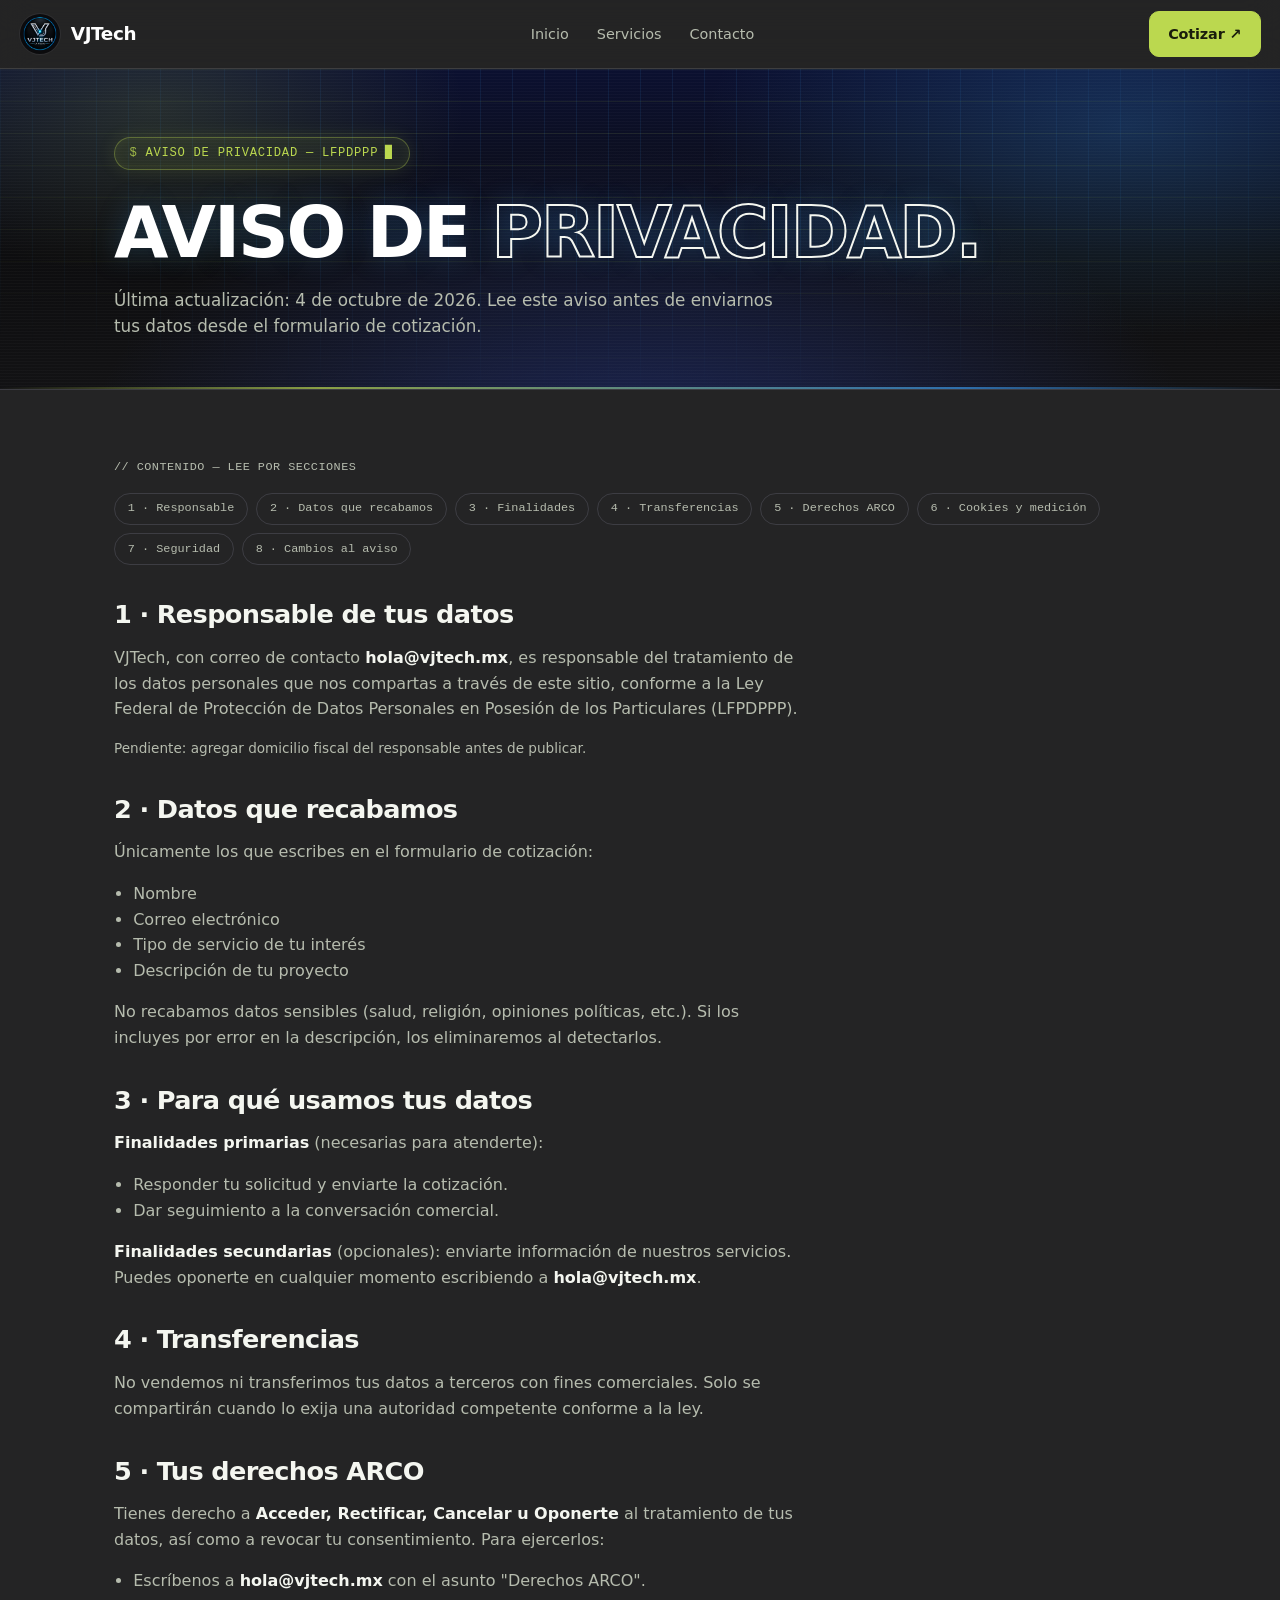
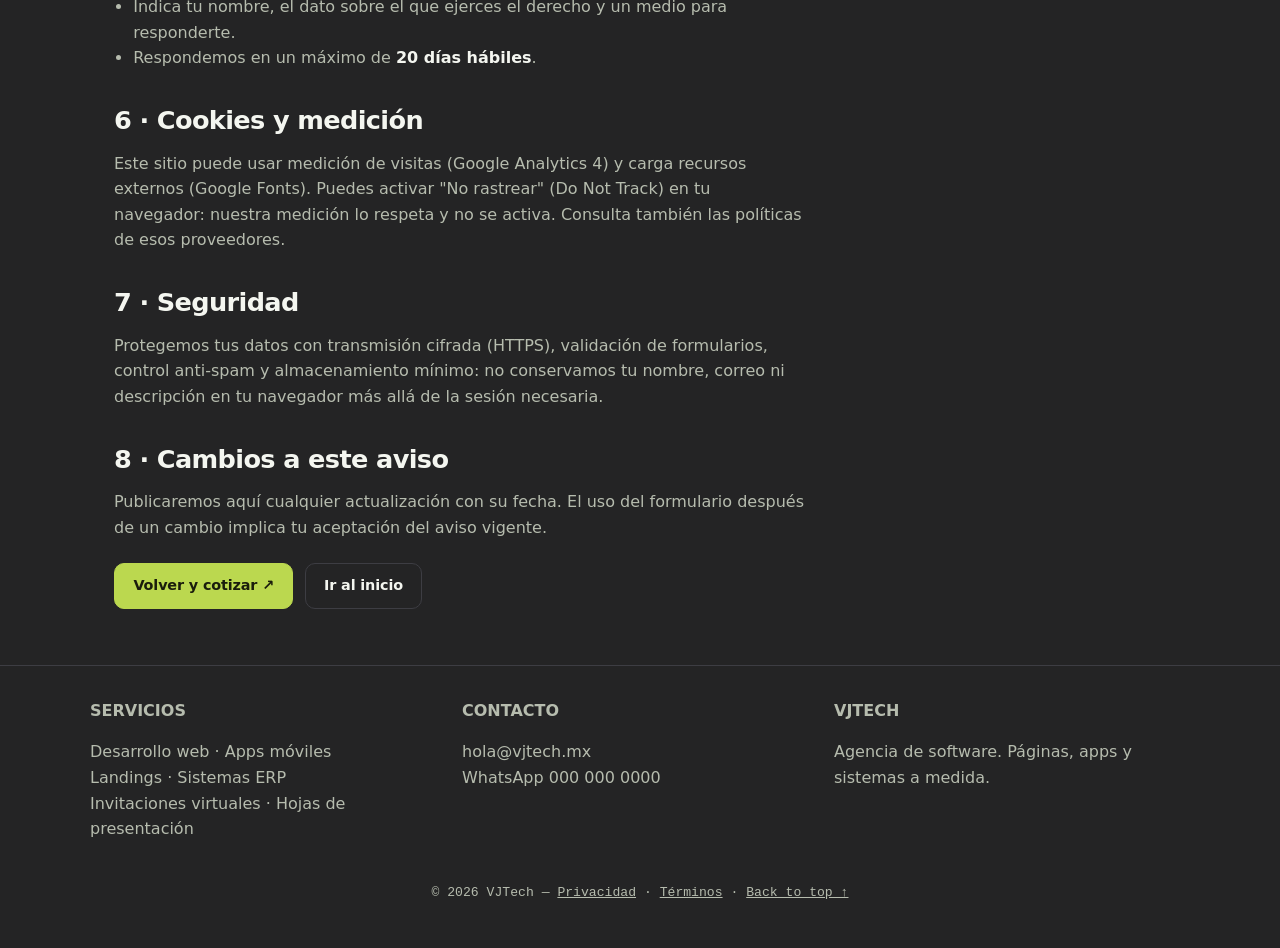
==== privacidad.html @ 3f9f31a5 "Version inicial" ====
<!DOCTYPE html>
<html lang="es">
<head>
  <meta charset="UTF-8" />
  <meta name="viewport" content="width=device-width, initial-scale=1.0" />
  <title>Aviso de Privacidad — VJTech</title>
  <meta name="description" content="Aviso de privacidad de VJTech: qué datos recabamos del formulario de cotización, para qué los usamos y cómo ejercer tus derechos ARCO." />
  <link rel="canonical" href="https://vjtech.mx/privacidad.html" />
  <meta name="referrer" content="strict-origin-when-cross-origin" />
  <meta name="robots" content="noindex, follow" />
  <!-- CSP temporal vía meta (mover a headers nginx al desplegar en EC2) -->
  <meta http-equiv="Content-Security-Policy" content="default-src 'self'; script-src 'self'; style-src 'self' https://fonts.googleapis.com; font-src 'self' https://fonts.gstatic.com; img-src 'self' data:; connect-src 'self' https:; form-action 'self'; base-uri 'self'; frame-ancestors 'none'; object-src 'none'" />
  <link rel="preconnect" href="https://fonts.googleapis.com" />
  <link rel="preconnect" href="https://fonts.gstatic.com" crossorigin />
  <link href="https://fonts.googleapis.com/css2?family=Plus+Jakarta+Sans:wght@400;500;600;700;800&family=JetBrains+Mono:wght@400;500;600&display=swap" rel="stylesheet" />
  <link rel="stylesheet" href="styles.css" />
  <link rel="icon" type="image/png" href="logo.png" />
</head>
<body id="inicio">
  <header class="nav" id="topNav">
    <a class="brand" href="index.html#inicio" aria-label="VJTech inicio">
      <span class="logo-slot" aria-hidden="true">
        <img src="logo.png" alt="VJTech" width="42" height="42" />
      </span>
      <span class="brand-name">VJTech</span>
    </a>
    <nav class="links" aria-label="Principal">
      <a href="index.html#inicio">Inicio</a>
      <a href="index.html#servicios">Servicios</a>
      <a href="index.html#contacto">Contacto</a>
    </nav>
    <div class="actions">
      <a class="btn primary" href="index.html#contacto">Cotizar ↗</a>
    </div>
    <button class="menu" id="menuBtn" aria-label="Abrir menú" aria-expanded="false">☰</button>
  </header>
  <div class="mobile" id="mobileMenu">
    <a href="index.html#inicio">Inicio</a>
    <a href="index.html#servicios">Servicios</a>
    <a href="index.html#contacto" class="btn primary">Cotizar ↗</a>
  </div>

  <main>
    <section class="hero hero-compact">
      <div class="hero-bg" aria-hidden="true"></div>
      <div class="hero-inner">
        <p class="kicker">AVISO DE PRIVACIDAD — LFPDPPP</p>
        <h1>AVISO DE <em>PRIVACIDAD.</em></h1>
        <p class="sub">Última actualización: 4 de octubre de 2026. Lee este aviso antes de enviarnos tus datos desde el formulario de cotización.</p>
      </div>
    </section>

    <section class="section legal">
      <p class="label">CONTENIDO — LEE POR SECCIONES</p>
      <nav class="toc" aria-label="Contenido del aviso">
        <a href="#responsable">1 · Responsable</a>
        <a href="#datos">2 · Datos que recabamos</a>
        <a href="#finalidades">3 · Finalidades</a>
        <a href="#transferencias">4 · Transferencias</a>
        <a href="#arco">5 · Derechos ARCO</a>
        <a href="#cookies">6 · Cookies y medición</a>
        <a href="#seguridad">7 · Seguridad</a>
        <a href="#cambios">8 · Cambios al aviso</a>
      </nav>

      <article class="legal-body">
        <h2 id="responsable">1 · Responsable de tus datos</h2>
        <p>VJTech, con correo de contacto <strong>hola@vjtech.mx</strong>, es responsable del tratamiento de los datos personales que nos compartas a través de este sitio, conforme a la Ley Federal de Protección de Datos Personales en Posesión de los Particulares (LFPDPPP).</p>
        <p class="muted small">Pendiente: agregar domicilio fiscal del responsable antes de publicar.</p>

        <h2 id="datos">2 · Datos que recabamos</h2>
        <p>Únicamente los que escribes en el formulario de cotización:</p>
        <ul>
          <li>Nombre</li>
          <li>Correo electrónico</li>
          <li>Tipo de servicio de tu interés</li>
          <li>Descripción de tu proyecto</li>
        </ul>
        <p>No recabamos datos sensibles (salud, religión, opiniones políticas, etc.). Si los incluyes por error en la descripción, los eliminaremos al detectarlos.</p>

        <h2 id="finalidades">3 · Para qué usamos tus datos</h2>
        <p><strong>Finalidades primarias</strong> (necesarias para atenderte):</p>
        <ul>
          <li>Responder tu solicitud y enviarte la cotización.</li>
          <li>Dar seguimiento a la conversación comercial.</li>
        </ul>
        <p><strong>Finalidades secundarias</strong> (opcionales): enviarte información de nuestros servicios. Puedes oponerte en cualquier momento escribiendo a <strong>hola@vjtech.mx</strong>.</p>

        <h2 id="transferencias">4 · Transferencias</h2>
        <p>No vendemos ni transferimos tus datos a terceros con fines comerciales. Solo se compartirán cuando lo exija una autoridad competente conforme a la ley.</p>

        <h2 id="arco">5 · Tus derechos ARCO</h2>
        <p>Tienes derecho a <strong>Acceder, Rectificar, Cancelar u Oponerte</strong> al tratamiento de tus datos, así como a revocar tu consentimiento. Para ejercerlos:</p>
        <ul>
          <li>Escríbenos a <strong>hola@vjtech.mx</strong> con el asunto "Derechos ARCO".</li>
          <li>Indica tu nombre, el dato sobre el que ejerces el derecho y un medio para responderte.</li>
          <li>Respondemos en un máximo de <strong>20 días hábiles</strong>.</li>
        </ul>

        <h2 id="cookies">6 · Cookies y medición</h2>
        <p>Este sitio puede usar medición de visitas (Google Analytics 4) y carga recursos externos (Google Fonts). Puedes activar "No rastrear" (Do Not Track) en tu navegador: nuestra medición lo respeta y no se activa. Consulta también las políticas de esos proveedores.</p>

        <h2 id="seguridad">7 · Seguridad</h2>
        <p>Protegemos tus datos con transmisión cifrada (HTTPS), validación de formularios, control anti-spam y almacenamiento mínimo: no conservamos tu nombre, correo ni descripción en tu navegador más allá de la sesión necesaria.</p>

        <h2 id="cambios">8 · Cambios a este aviso</h2>
        <p>Publicaremos aquí cualquier actualización con su fecha. El uso del formulario después de un cambio implica tu aceptación del aviso vigente.</p>
      </article>

      <div class="cta">
        <a href="index.html#contacto" class="btn primary">Volver y cotizar ↗</a>
        <a href="index.html#inicio" class="btn ghost">Ir al inicio</a>
      </div>
    </section>
  </main>

  <footer>
    <div class="fgrid">
      <div><strong>SERVICIOS</strong><p>Desarrollo web · Apps móviles<br />Landings · Sistemas ERP<br />Invitaciones virtuales · Hojas de presentación</p></div>
      <div><strong>CONTACTO</strong><p>hola@vjtech.mx<br />WhatsApp 000 000 0000</p></div>
      <div><strong>VJTECH</strong><p>Agencia de software. Páginas, apps y sistemas a medida.</p></div>
    </div>
    <p class="copy">© 2026 VJTech — <a href="privacidad.html">Privacidad</a> · <a href="terminos.html">Términos</a> · <a href="index.html#inicio">Back to top ↑</a></p>
  </footer>

  <script src="legal.js" defer></script>
</body>
</html>
---- styles.css ----
/* ui-ux-pro-max: Pattern Hero+Features+CTA | Style Glassmorphism dark-adapted + Minimalism | Typo Plus Jakarta Sans + JetBrains Mono accent | Palette #242425 #BBD84F #3993E1 #213282 | Brand VJTech */
/* Nota: fuentes vía <link> en index.html (sin @import para evitar petición duplicada) */
*{box-sizing:border-box}html{scroll-behavior:smooth;scroll-padding-top:84px}
:root{
  --bg:#242425; --panel:#2b2b2e; --card:#2e2e33; --line:#3d3d43;
  --txt:#f4f6f0; --mut:#b6bcae;
  --lime:#bbd84f; --lime-ink:#1a1d0c;
  --blue:#3993e1; --deep:#213282;
  --mono:'JetBrains Mono',ui-monospace,Menlo,monospace;
  --sans:'Plus Jakarta Sans',system-ui,-apple-system,Segoe UI,Roboto,Arial,sans-serif;
  --radius:14px;
}
body{margin:0;background:var(--bg);color:var(--txt);font-family:var(--sans);line-height:1.6;-webkit-font-smoothing:antialiased}
a{color:inherit}.muted{color:var(--mut)}.small{font-size:.85rem}
:focus-visible{outline:3px solid var(--blue);outline-offset:2px;border-radius:6px}
.nav{position:sticky;top:0;z-index:30;display:flex;align-items:center;gap:1rem;justify-content:space-between;padding:.7rem 1.2rem;background:rgba(36,36,37,.72);backdrop-filter:blur(16px);-webkit-backdrop-filter:blur(16px);border-bottom:1px solid rgba(255,255,255,.12)}
.brand{display:flex;align-items:center;gap:.6rem;text-decoration:none}
.logo-slot{width:42px;height:42px;border-radius:50%;border:1px solid rgba(255,255,255,.15);background:#0b0b0d;display:flex;align-items:center;justify-content:center;overflow:hidden;flex-shrink:0}
.logo-slot img{width:100%;height:100%;object-fit:cover;display:block}
.logo-ph{font-family:var(--sans);font-weight:800;font-size:.85rem;color:var(--lime);letter-spacing:.02em}
.brand-name{font-family:var(--sans);font-weight:800;font-size:1.15rem;letter-spacing:-.02em;color:#fff}
.links{display:flex;gap:.25rem}.links a{position:relative;text-decoration:none;color:var(--mut);font-size:.9rem;font-weight:500;padding:.5rem .75rem;border-radius:8px;transition:color 200ms ease,background 200ms ease}
.links a:hover{color:#fff;background:rgba(255,255,255,.06)}
.links a.active{color:var(--lime-ink);background:var(--lime);font-weight:700}
.links a.active::after{content:"";position:absolute;left:8px;right:8px;bottom:4px;height:2px;background:var(--lime-ink);border-radius:2px;opacity:.5}
.links a.click-flash{animation:flash 350ms ease}
@keyframes flash{0%{transform:scale(.96);background:var(--blue);color:#fff}100%{transform:scale(1)}}
.btn{display:inline-block;padding:.65rem 1.15rem;border-radius:10px;text-decoration:none;font-weight:700;border:1px solid var(--line);cursor:pointer;background:transparent;color:var(--txt);font-family:var(--sans);font-size:.9rem;letter-spacing:-.01em;transition:transform 200ms ease,filter 200ms ease,border-color 200ms ease}
.btn.primary{background:var(--lime);color:var(--lime-ink);border-color:var(--lime)}
.btn.primary:hover{filter:brightness(1.07);transform:translateY(-1px)}
.btn.primary:active{transform:translateY(1px) scale(.98)}
.btn.ghost:hover{border-color:var(--lime)}
.menu{display:none;background:none;border:1px solid var(--line);border-radius:10px;color:#fff;padding:.4rem .7rem;cursor:pointer}
.mobile{display:none;flex-direction:column;gap:.4rem;padding:.8rem;background:rgba(29,29,32,.97);backdrop-filter:blur(16px);border-bottom:1px solid var(--line);position:sticky;top:57px;z-index:29}
.mobile.open{display:flex}
.mobile a{text-decoration:none;font-weight:600;padding:.7rem;border-radius:8px;color:var(--txt)}
.mobile a.active{background:var(--lime);color:var(--lime-ink);font-weight:700}
.hero{position:relative;overflow:hidden;padding:5rem 0 3rem;text-align:left;background:#0d0d0f;border-bottom:1px solid var(--line)}
.hero::after{content:"";position:absolute;left:0;right:0;bottom:0;height:2px;background:linear-gradient(90deg,transparent,var(--lime) 25%,var(--blue) 75%,transparent);opacity:.7;z-index:2;pointer-events:none}
.hero-inner{position:relative;z-index:1;max-width:1100px;margin:0 auto;padding:0 1.5rem;width:100%}
.hero-bg{position:absolute;inset:0;background:radial-gradient(520px 280px at 12% 12%,rgba(187,216,79,.15),transparent 60%),radial-gradient(680px 340px at 88% 18%,rgba(57,147,225,.24),transparent 62%),radial-gradient(900px 520px at 50% 125%,rgba(33,50,130,.6),transparent 62%),linear-gradient(180deg,#0b1030 0%,#0d0d0f 58%,#121214 100%);z-index:0}
.hero-bg::before{content:"";position:absolute;inset:0;background:repeating-linear-gradient(0deg,rgba(255,255,255,.05) 0 1px,transparent 1px 3px);opacity:.45;pointer-events:none}
.hero-bg::after{content:"";position:absolute;inset:0;background-image:linear-gradient(rgba(187,216,79,.09) 1px,transparent 1px),linear-gradient(90deg,rgba(57,147,225,.11) 1px,transparent 1px);background-size:32px 32px;mask-image:radial-gradient(75% 75% at 50% 28%,#000 35%,transparent 100%);-webkit-mask-image:radial-gradient(75% 75% at 50% 28%,#000 35%,transparent 100%);pointer-events:none}
.kicker{display:inline-block;font-family:var(--mono);color:var(--lime);font-size:.76rem;font-weight:500;letter-spacing:.06em;background:rgba(187,216,79,.08);border:1px solid rgba(187,216,79,.35);border-radius:999px;padding:.35rem .9rem;box-shadow:0 0 18px rgba(187,216,79,.12),inset 0 0 12px rgba(187,216,79,.06)}.kicker::before{content:"$ ";opacity:.8}.kicker::after{content:"▊";margin-left:.45rem;color:var(--lime);animation:caretBlink 1.2s steps(1) infinite}
@keyframes caretBlink{0%,55%{opacity:1}56%,100%{opacity:0}}
.hero h1{font-family:var(--sans);font-weight:800;font-size:clamp(2.4rem,6vw,4.4rem);line-height:1.04;margin:.9rem 0 .6rem;letter-spacing:-.03em;color:#fff;text-shadow:0 0 28px rgba(57,147,225,.25)}
.hero h1 em{font-style:normal;color:transparent;-webkit-text-stroke:2px var(--txt)}
.sub{color:var(--mut);max-width:62ch;font-size:1.05rem}
.cta{display:flex;gap:.7rem;flex-wrap:wrap;margin-top:1.4rem}
.hero-cards{display:flex;gap:.8rem;margin-top:2rem;flex-wrap:wrap}
.hcard{background:rgba(46,46,51,.8);backdrop-filter:blur(12px);border:1px solid rgba(255,255,255,.12);border-radius:var(--radius);padding:.9rem 1.2rem;min-width:160px;border-left:3px solid var(--lime)}
.hcard:nth-child(2){border-left-color:var(--blue)}.hcard:nth-child(3){border-left-color:#fff}
.hcard strong{font-family:var(--sans);font-weight:800;font-size:1.25rem;display:block;color:var(--lime);letter-spacing:-.02em}.hcard span{color:var(--mut);font-size:.85rem}
.stack-bar{display:flex;gap:.5rem;flex-wrap:wrap;margin-top:1.2rem}
.stack-bar span{font-family:var(--mono);font-size:.72rem;border:1px solid var(--line);border-radius:999px;padding:.25rem .7rem;color:var(--mut);background:rgba(255,255,255,.04)}
.marquee{border-top:1px solid var(--line);border-bottom:1px solid var(--line);overflow:hidden;white-space:nowrap;background:#1d1d20}
.track{display:inline-block;padding:.7rem 0;animation:scroll 20s linear infinite;font-weight:600;font-family:var(--mono);color:var(--lime);font-size:.85rem}
@keyframes scroll{to{transform:translateX(-50%)}}
.section{max-width:1100px;margin:0 auto;padding:3.5rem 1.5rem}
.scroll-target{scroll-margin-top:84px}
.section.alt{background:var(--panel);border-top:1px solid var(--line);border-bottom:1px solid var(--line);max-width:none}
.section.alt>*{max-width:1100px;margin-left:auto;margin-right:auto}
.label{font-family:var(--mono);color:var(--mut);font-size:.74rem;font-weight:500;letter-spacing:.04em}.label::before{content:"// "}
h2{font-family:var(--sans);font-weight:800;font-size:clamp(1.7rem,4vw,2.7rem);line-height:1.12;margin:.5rem 0 1rem;letter-spacing:-.025em}
h2 em{color:var(--lime);font-style:normal}
h3{font-family:var(--sans);font-weight:700;font-size:1.05rem;letter-spacing:-.01em}
.grid4{display:grid;grid-template-columns:repeat(4,1fr);gap:1rem}
.grid3{display:grid;grid-template-columns:repeat(3,1fr);gap:1rem}
.svc,.proj,.step{background:#1e1e21;border:1px solid var(--line);border-radius:18px;overflow:hidden;transition:transform 200ms ease,border-color 200ms ease,box-shadow 200ms ease;cursor:pointer}
.svc:hover,.proj:hover{transform:translateY(-3px);border-color:var(--lime);box-shadow:0 8px 30px rgba(187,216,79,.12)}
.svc-top{height:90px;display:flex;align-items:center;padding:0 1rem;font-family:var(--sans);font-weight:800;font-size:1.05rem;letter-spacing:-.01em;color:#141503}
.s1{background:linear-gradient(135deg,#bbd84f,#6a7d1e)}.s2{background:linear-gradient(135deg,#3993e1,#213282);color:#fff}.s3{background:linear-gradient(135deg,#bbd84f,#3993e1)}.s4{background:linear-gradient(135deg,#213282,#0b1030);color:#fff;border-bottom:1px solid var(--line)}.s5{background:linear-gradient(135deg,#7dd3fc,#213282);color:#fff}.s6{background:linear-gradient(135deg,#e2e8f0,#3993e1)}
.s7{background:linear-gradient(135deg,#bbd84f,#3993e1)}.s8{background:linear-gradient(135deg,#f4f6f0,#bbd84f)}
.pad{padding:1rem}.tag{display:inline-block;font-size:.68rem;border:1px solid var(--line);border-radius:6px;padding:.2rem .6rem;color:var(--mut);margin-bottom:.5rem;font-family:var(--mono)}
.pad p{color:var(--mut);font-size:.92rem}
.pad ul{margin:.5rem 0;padding-left:1.1rem;color:var(--mut);font-size:.88rem}
.filters{display:flex;gap:.5rem;margin:1rem 0;flex-wrap:wrap}
.chip{background:transparent;border:1px solid var(--line);color:var(--txt);border-radius:8px;padding:.45rem .9rem;cursor:pointer;font-family:var(--sans);font-weight:600;transition:background 200ms ease}
.chip.active{background:var(--lime);color:var(--lime-ink);border-color:var(--lime);font-weight:700}
.agenda{display:grid;grid-template-columns:repeat(3,1fr);gap:1rem}
.proj{padding:1rem}.proj h4{margin:.2rem 0;font-family:var(--sans);font-weight:700}.proj .meta{font-family:var(--mono);font-size:.74rem;color:var(--blue)}
.step{padding:1.2rem}.step strong{font-family:var(--sans);font-weight:800;color:var(--lime);font-size:1.4rem}
.price{background:#1e1e21;border:1px solid var(--line);border-radius:18px;padding:1.5rem}
.price.hot{border-color:var(--lime);box-shadow:0 0 0 1px var(--lime)}.price .p{font-size:2rem;font-weight:800;color:var(--lime);font-family:var(--sans);letter-spacing:-.02em}
.price ul{color:var(--mut);padding-left:1.1rem}
.booking{display:grid;grid-template-columns:1fr 1fr 1fr;gap:1rem}
.days,.classes,#quoteForm{background:#1e1e21;border:1px solid var(--line);border-radius:16px;padding:1rem}
.days button{display:block;width:100%;text-align:left;background:transparent;border:0;color:var(--txt);padding:.6rem;border-radius:8px;cursor:pointer;font-family:var(--sans);font-weight:600;font-size:.9rem;transition:background 200ms ease}
.days button:hover{background:rgba(255,255,255,.06)}
.days button.active{background:var(--lime);color:var(--lime-ink);font-weight:700}
#quoteForm input,#quoteForm select,#quoteForm textarea{width:100%;margin:.4rem 0;padding:.7rem;border-radius:8px;border:1px solid var(--line);background:#141416;color:#fff;font-family:var(--sans)}
section:target{animation:targetGlow 1.2s ease}
@keyframes targetGlow{0%{box-shadow:inset 0 0 0 2px var(--blue)}100%{box-shadow:none}}
.community{text-align:center;border-top:1px solid var(--line)}
.faq details{background:#1e1e21;border:1px solid var(--line);border-radius:12px;padding:.9rem 1rem;margin:.6rem 0}
footer{border-top:1px solid var(--line);padding:2rem 1.5rem;color:var(--mut)}
.fgrid{display:grid;grid-template-columns:1fr 1fr 1fr;gap:1rem;max-width:1100px;margin:0 auto}
.copy{text-align:center;margin-top:1.5rem;font-size:.82rem;font-family:var(--mono)}
@media(max-width:900px){.links,.actions{display:none}.menu{display:block}.grid4,.grid3,.agenda,.booking,.fgrid{grid-template-columns:1fr}.hero{padding:3.5rem 0 2rem}.hero-inner{padding:0 1.2rem}}
@media(prefers-reduced-motion:reduce){html{scroll-behavior:auto}.track{animation:none}*{transition:none!important;animation:none!important}}
/* Utilidades no visuales (seguridad/accesibilidad): no alteran el diseño */
.sr-only{position:absolute;width:1px;height:1px;padding:0;margin:-1px;overflow:hidden;clip:rect(0,0,0,0);white-space:nowrap;border:0}
.hp-wrap{position:absolute!important;left:-9999px;top:auto;width:1px;height:1px;overflow:hidden}
/* Página legal: reutiliza tokens del sitio; solo ritmo de lectura */
.hero-compact{padding:3.5rem 0 2rem}
.legal-body{max-width:68ch}
.legal-body h2{font-size:clamp(1.2rem,2.5vw,1.6rem);margin-top:2.2rem;scroll-margin-top:84px}
.legal-body p,.legal-body li{color:var(--mut)}
.legal-body strong{color:var(--txt)}
.legal-body ul{padding-left:1.2rem}
.toc{display:flex;gap:.5rem;flex-wrap:wrap;margin:1rem 0 2rem}
.toc a{font-family:var(--mono);font-size:.74rem;border:1px solid var(--line);border-radius:999px;padding:.35rem .8rem;color:var(--mut);text-decoration:none}
.toc a:hover{border-color:var(--lime);color:var(--txt)}
/* Casos de éxito: misma tarjeta del sitio + slot reservado para logos */
.case{background:#1e1e21;border:1px solid var(--line);border-radius:18px;overflow:hidden;transition:transform 200ms ease,border-color 200ms ease,box-shadow 200ms ease}
.case:hover{transform:translateY(-3px);border-color:var(--lime);box-shadow:0 8px 30px rgba(187,216,79,.12)}
.case-logo{height:110px;display:flex;align-items:center;justify-content:center;background:#141416;border-bottom:1px dashed var(--line);color:var(--mut);font-family:var(--mono);font-size:.7rem;letter-spacing:.1em;text-align:center;padding:0 1rem}
.case-logo img{max-height:72px;max-width:70%;object-fit:contain;display:block}
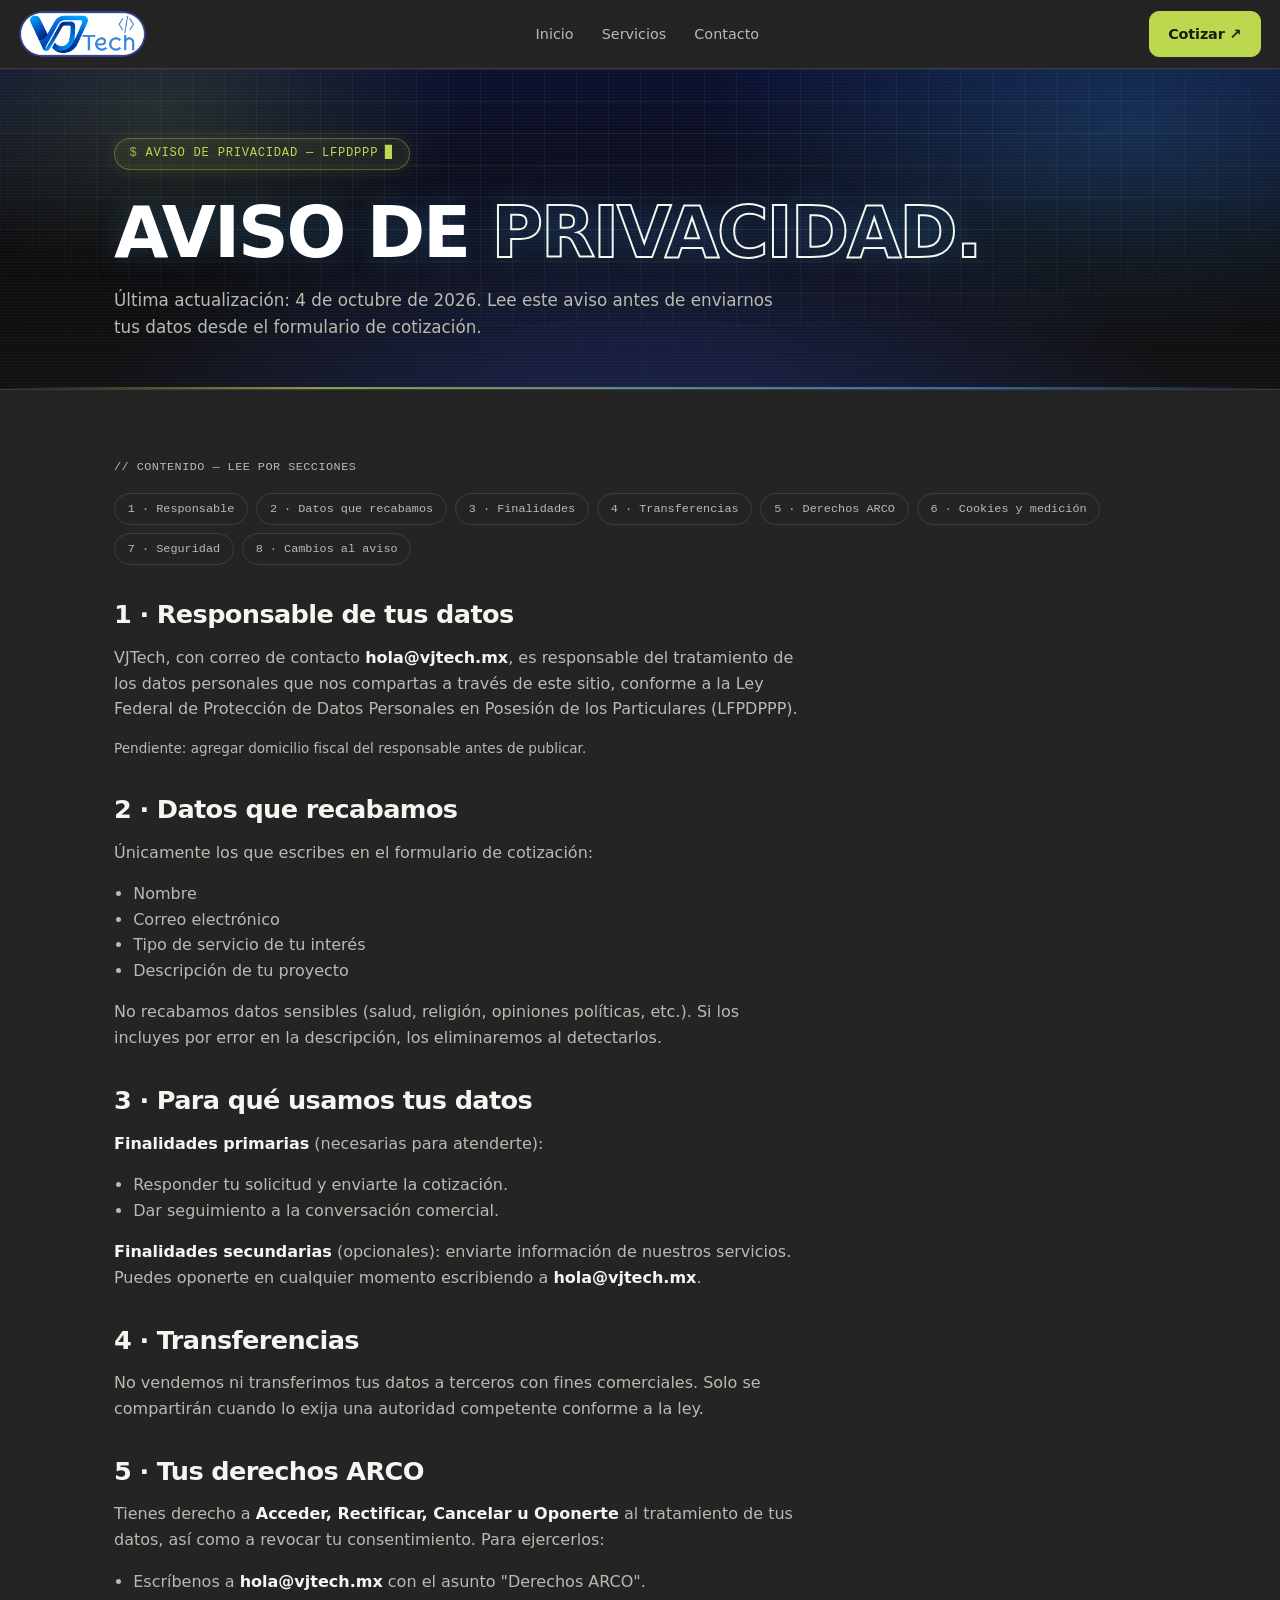
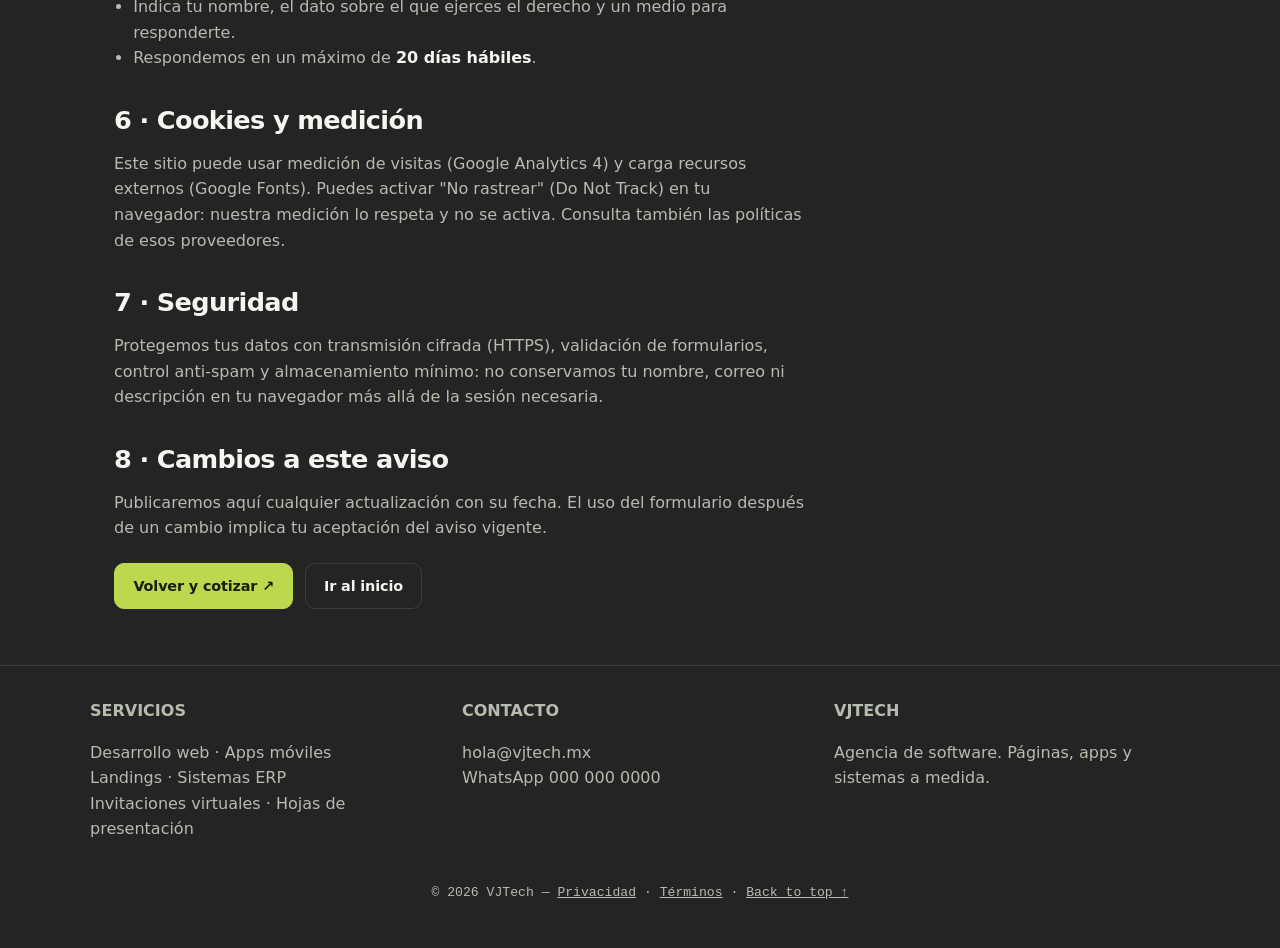
==== commit bdf1b671: "Ajsute logo" ====
--- a/privacidad.html
+++ b/privacidad.html
@@ -20,9 +20,8 @@
   <header class="nav" id="topNav">
     <a class="brand" href="index.html#inicio" aria-label="VJTech inicio">
       <span class="logo-slot" aria-hidden="true">
-        <img src="logo.png" alt="VJTech" width="42" height="42" />
+        <img src="logo.png" alt="VJTech" width="150" height="54" />
       </span>
-      <span class="brand-name">VJTech</span>
     </a>
     <nav class="links" aria-label="Principal">
       <a href="index.html#inicio">Inicio</a>
--- a/styles.css
+++ b/styles.css
@@ -14,11 +14,10 @@
 a{color:inherit}.muted{color:var(--mut)}.small{font-size:.85rem}
 :focus-visible{outline:3px solid var(--blue);outline-offset:2px;border-radius:6px}
 .nav{position:sticky;top:0;z-index:30;display:flex;align-items:center;gap:1rem;justify-content:space-between;padding:.7rem 1.2rem;background:rgba(36,36,37,.72);backdrop-filter:blur(16px);-webkit-backdrop-filter:blur(16px);border-bottom:1px solid rgba(255,255,255,.12)}
-.brand{display:flex;align-items:center;gap:.6rem;text-decoration:none}
-.logo-slot{width:42px;height:42px;border-radius:50%;border:1px solid rgba(255,255,255,.15);background:#0b0b0d;display:flex;align-items:center;justify-content:center;overflow:hidden;flex-shrink:0}
-.logo-slot img{width:100%;height:100%;object-fit:cover;display:block}
+.brand{display:flex;align-items:center;gap:0;text-decoration:none}
+.logo-slot{height:46px;display:flex;align-items:center;justify-content:center;overflow:hidden;flex-shrink:0;background:transparent;border:0;border-radius:999px}
+.logo-slot img{height:100%;width:auto;max-width:190px;object-fit:contain;display:block;border-radius:999px}
 .logo-ph{font-family:var(--sans);font-weight:800;font-size:.85rem;color:var(--lime);letter-spacing:.02em}
-.brand-name{font-family:var(--sans);font-weight:800;font-size:1.15rem;letter-spacing:-.02em;color:#fff}
 .links{display:flex;gap:.25rem}.links a{position:relative;text-decoration:none;color:var(--mut);font-size:.9rem;font-weight:500;padding:.5rem .75rem;border-radius:8px;transition:color 200ms ease,background 200ms ease}
 .links a:hover{color:#fff;background:rgba(255,255,255,.06)}
 .links a.active{color:var(--lime-ink);background:var(--lime);font-weight:700}
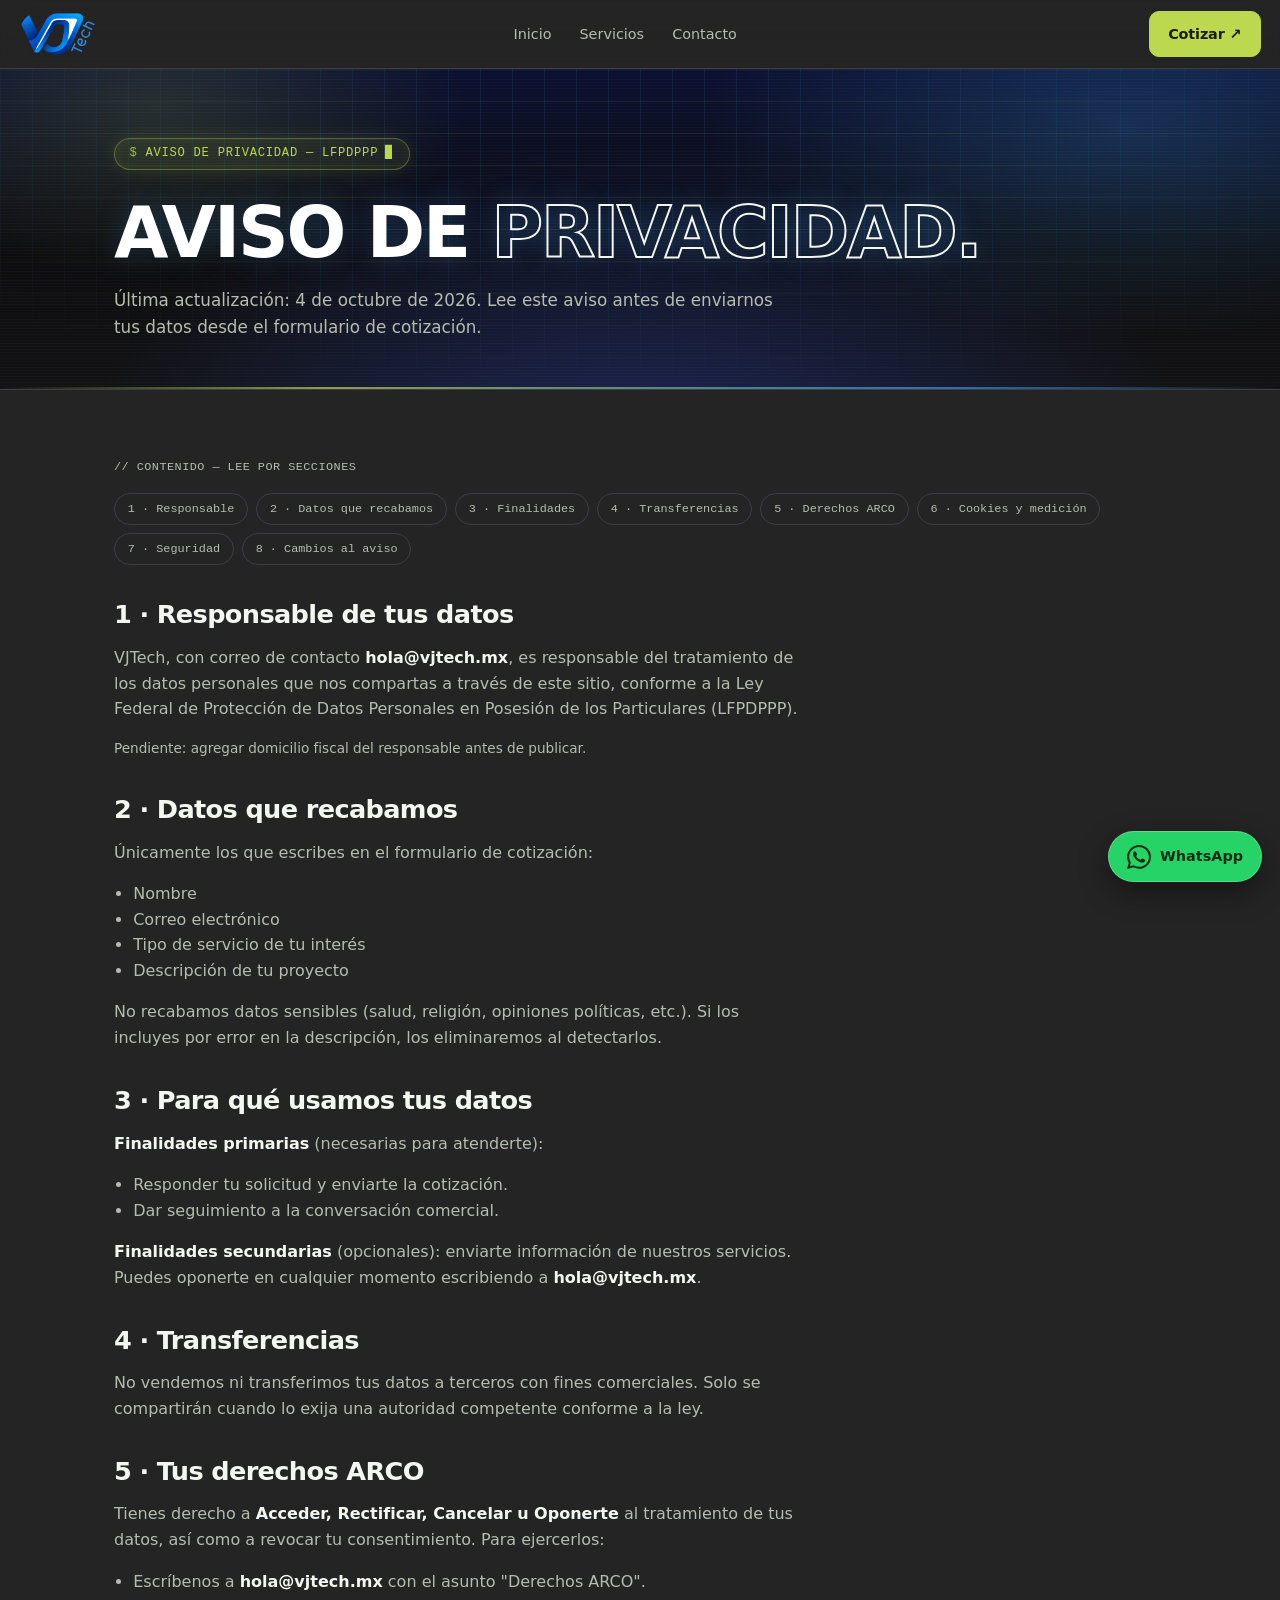
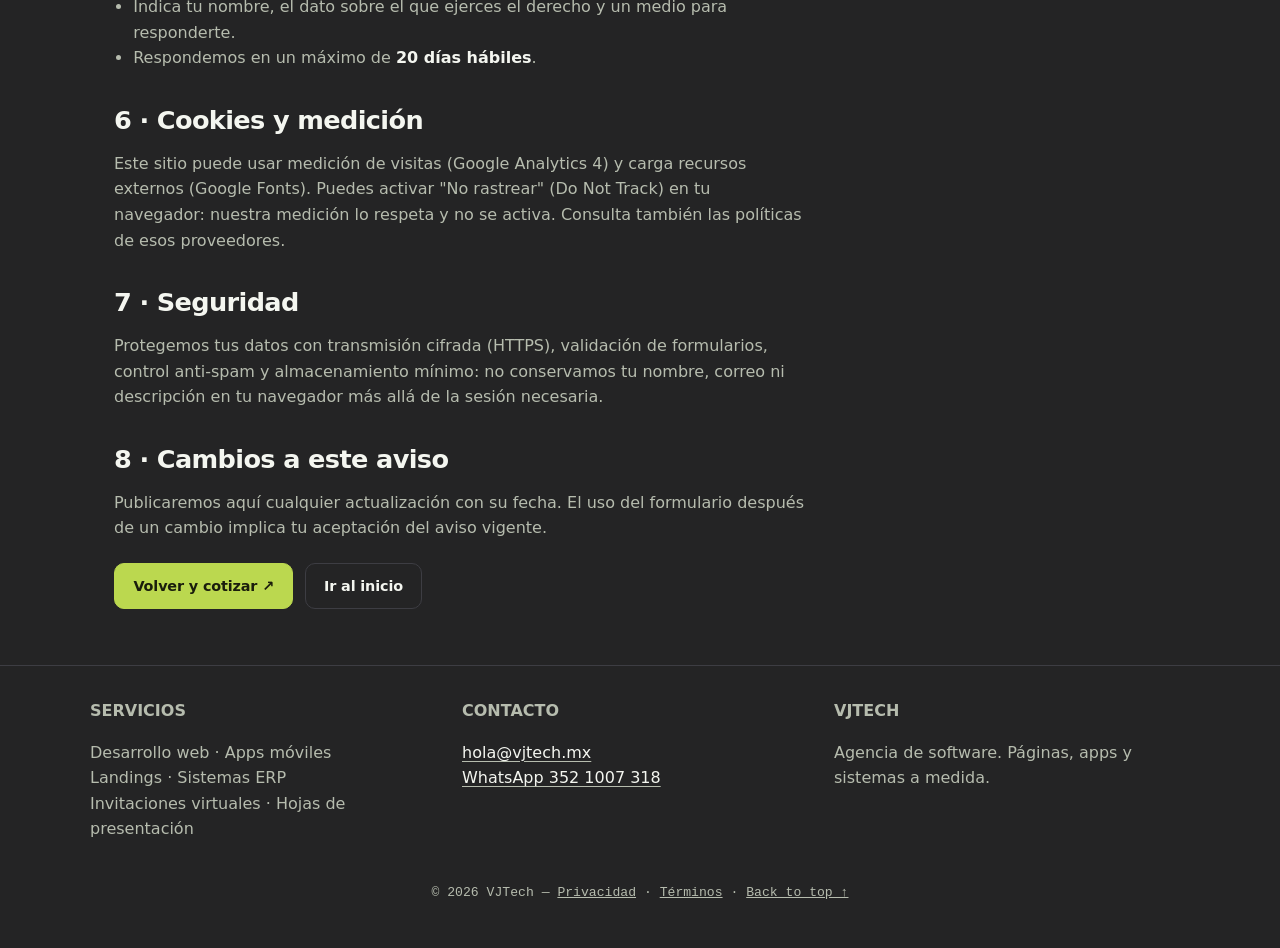
==== commit d0275385: "Se agrego funcionalidad de whatsapp" ====
--- a/privacidad.html
+++ b/privacidad.html
@@ -116,12 +116,16 @@
   <footer>
     <div class="fgrid">
       <div><strong>SERVICIOS</strong><p>Desarrollo web · Apps móviles<br />Landings · Sistemas ERP<br />Invitaciones virtuales · Hojas de presentación</p></div>
-      <div><strong>CONTACTO</strong><p>hola@vjtech.mx<br />WhatsApp 000 000 0000</p></div>
+      <div><strong>CONTACTO</strong><p><a href="mailto:hola@vjtech.mx">hola@vjtech.mx</a><br /><a href="https://wa.me/523521007318?text=Hola%20VJTech%2C%20quiero%20cotizar%20un%20proyecto" target="_blank" rel="noopener noreferrer">WhatsApp 352 1007 318</a></p></div>
       <div><strong>VJTECH</strong><p>Agencia de software. Páginas, apps y sistemas a medida.</p></div>
     </div>
     <p class="copy">© 2026 VJTech — <a href="privacidad.html">Privacidad</a> · <a href="terminos.html">Términos</a> · <a href="index.html#inicio">Back to top ↑</a></p>
   </footer>
 
   <script src="legal.js" defer></script>
+  <a class="wa-fab" href="https://wa.me/523521007318?text=Hola%20VJTech%2C%20quiero%20cotizar%20un%20proyecto" target="_blank" rel="noopener noreferrer" aria-label="Escríbenos por WhatsApp">
+    <svg viewBox="0 0 24 24" width="24" height="24" aria-hidden="true" focusable="false"><path fill="currentColor" d="M17.472 14.382c-.297-.149-1.758-.867-2.03-.967-.273-.099-.471-.148-.67.15-.197.297-.767.966-.94 1.164-.173.199-.347.223-.644.075-.297-.15-1.255-.463-2.39-1.475-.883-.788-1.48-1.761-1.653-2.059-.173-.297-.018-.458.13-.606.134-.133.298-.347.446-.52.149-.174.198-.298.298-.497.099-.198.05-.371-.025-.52-.075-.149-.669-1.612-.916-2.207-.242-.579-.487-.5-.669-.51-.173-.008-.371-.01-.57-.01-.198 0-.52.074-.792.372-.272.297-1.04 1.016-1.04 2.479 0 1.462 1.065 2.875 1.213 3.074.149.198 2.096 3.2 5.077 4.487.709.306 1.262.489 1.694.625.712.227 1.36.195 1.871.118.571-.085 1.758-.719 2.006-1.413.248-.694.248-1.289.173-1.413-.074-.124-.272-.198-.57-.347m-5.421 7.403h-.004a9.87 9.87 0 01-5.031-1.378l-.361-.214-3.741.982.998-3.648-.235-.374a9.86 9.86 0 01-1.51-5.26c.001-5.45 4.436-9.884 9.888-9.884 2.64 0 5.122 1.03 6.988 2.898a9.825 9.825 0 012.893 6.994c-.003 5.45-4.437 9.884-9.885 9.884m8.413-18.297A11.815 11.815 0 0012.05 0C5.495 0 .16 5.335.157 11.892c0 2.096.547 4.142 1.588 5.945L.057 24l6.305-1.654a11.882 11.882 0 005.683 1.448h.005c6.554 0 11.89-5.335 11.893-11.893a11.821 11.821 0 00-3.48-8.413z"/></svg>
+    <span class="wa-fab-txt">WhatsApp</span>
+  </a>
 </body>
 </html>
--- a/styles.css
+++ b/styles.css
@@ -94,7 +94,17 @@
 .faq details{background:#1e1e21;border:1px solid var(--line);border-radius:12px;padding:.9rem 1rem;margin:.6rem 0}
 footer{border-top:1px solid var(--line);padding:2rem 1.5rem;color:var(--mut)}
 .fgrid{display:grid;grid-template-columns:1fr 1fr 1fr;gap:1rem;max-width:1100px;margin:0 auto}
+.fgrid a{color:var(--txt);text-decoration:underline;text-underline-offset:3px;text-decoration-thickness:1px;text-decoration-color:var(--mut);transition:color 200ms ease,text-decoration-color 200ms ease}
+.fgrid a:hover{color:var(--lime);text-decoration-color:var(--lime)}
 .copy{text-align:center;margin-top:1.5rem;font-size:.82rem;font-family:var(--mono)}
+/* Botón flotante de WhatsApp (CTA persistente de conversión) */
+.wa-fab{position:fixed;z-index:25;right:calc(1.1rem + env(safe-area-inset-right,0px));bottom:calc(1.1rem + env(safe-area-inset-bottom,0px));display:inline-flex;align-items:center;gap:.55rem;padding:.8rem 1.15rem;border-radius:999px;background:#25d366;color:#062e14;text-decoration:none;font-weight:700;font-size:.9rem;border:1px solid rgba(255,255,255,.22);box-shadow:0 10px 30px rgba(0,0,0,.4);transition:transform 200ms ease,filter 200ms ease}
+.wa-fab svg{flex-shrink:0;display:block}
+.wa-fab::after{content:"";position:absolute;inset:0;border-radius:999px;pointer-events:none;animation:waPulse 2.6s ease-out infinite}
+.wa-fab:hover{transform:translateY(-2px);filter:brightness(1.06)}
+.wa-fab:active{transform:translateY(1px) scale(.98)}
+@keyframes waPulse{0%{box-shadow:0 0 0 0 rgba(37,211,102,.55)}70%{box-shadow:0 0 0 16px rgba(37,211,102,0)}100%{box-shadow:0 0 0 0 rgba(37,211,102,0)}}
+@media(max-width:560px){.wa-fab{padding:.9rem}.wa-fab-txt{display:none}}
 @media(max-width:900px){.links,.actions{display:none}.menu{display:block}.grid4,.grid3,.agenda,.booking,.fgrid{grid-template-columns:1fr}.hero{padding:3.5rem 0 2rem}.hero-inner{padding:0 1.2rem}}
 @media(prefers-reduced-motion:reduce){html{scroll-behavior:auto}.track{animation:none}*{transition:none!important;animation:none!important}}
 /* Utilidades no visuales (seguridad/accesibilidad): no alteran el diseño */
